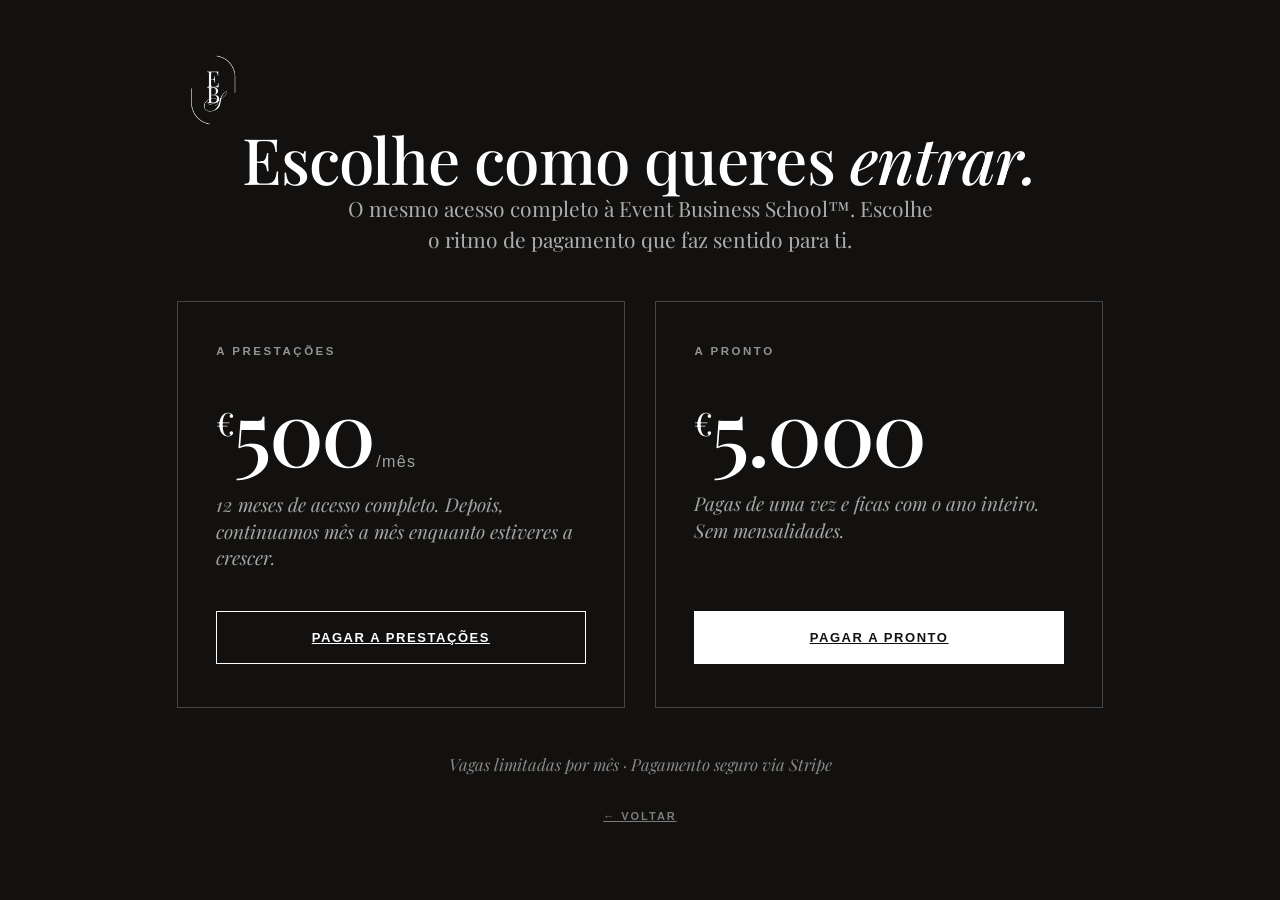
==== escolher.html @ ff6bf95e "Adicionar pagina intermedia de escolha de pagamento (escolher.html) - preview" ====
<!DOCTYPE html>
<html lang="pt-PT">
<head>
<meta charset="utf-8">
<meta name="viewport" content="width=device-width, initial-scale=1">
<title>Escolhe como entrar · Event Business School™</title>
<link rel="stylesheet" href="vendas.css">
<style>
  body{ background:var(--ink); color:#f4f1ec; min-height:100vh; display:flex; flex-direction:column; }
  .esc-wrap{ width:100%; max-width:1080px; margin:0 auto; padding:clamp(40px,6vh,80px) clamp(22px,6vw,80px); flex:1; display:flex; flex-direction:column; }
  .esc-mono{ text-align:center; }
  .esc-mono img{ height:clamp(64px,8vh,92px); width:auto; }
  .esc-head{ text-align:center; margin:clamp(28px,5vh,56px) 0 clamp(10px); }
  .esc-head h1{ font-family:var(--serif); font-weight:500; font-size:clamp(32px,5vw,64px); line-height:1.04; letter-spacing:-.012em; margin:0; color:#fff; }
  .esc-head h1 em{ font-style:italic; }
  .esc-sub{ text-align:center; font-family:var(--serif); font-weight:400; font-size:clamp(16px,1.8vw,21px); color:rgba(255,255,255,.66); max-width:46ch; margin:0 auto clamp(34px,5vh,58px); line-height:1.5; }
  .esc-grid{ display:grid; grid-template-columns:1fr 1fr; gap:clamp(18px,2.4vw,30px); align-items:stretch; }
  .opt{ border:1px solid rgba(255,255,255,.22); padding:clamp(28px,3.4vw,46px) clamp(24px,3vw,42px); display:flex; flex-direction:column; min-height:340px; transition:border-color .25s, background .25s; }
  .opt:hover{ border-color:#fff; background:rgba(255,255,255,.03); }
  .opt .tag{ font-family:var(--sans); font-weight:600; font-size:11.5px; letter-spacing:.22em; text-transform:uppercase; color:rgba(255,255,255,.55); margin:0 0 clamp(20px,3vw,34px); }
  .opt .amt{ font-family:var(--serif); font-weight:500; font-size:clamp(50px,7vw,92px); line-height:.86; letter-spacing:-.03em; color:#fff; margin:0; }
  .opt .amt .cur{ font-size:.36em; vertical-align:super; font-weight:400; }
  .opt .amt .per{ font-family:var(--sans); font-weight:300; font-size:.18em; letter-spacing:.08em; vertical-align:baseline; color:rgba(255,255,255,.6); margin-left:.18em; }
  .opt .note{ font-family:var(--serif); font-style:italic; font-weight:400; font-size:clamp(15px,1.5vw,19px); color:rgba(255,255,255,.62); margin:clamp(16px,2vw,22px) 0 0; line-height:1.4; }
  .opt .spacer{ flex:1; }
  .opt .go{ display:inline-block; text-align:center; font-family:var(--sans); font-weight:600; font-size:13px; letter-spacing:.12em; text-transform:uppercase; padding:18px 28px; margin-top:clamp(26px,3.5vw,40px); border:1px solid #fff; }
  .opt.solid .go{ background:#fff; color:var(--ink); }
  .opt.solid .go:hover{ background:transparent; color:#fff; }
  .opt.line .go{ background:transparent; color:#fff; }
  .opt.line .go:hover{ background:#fff; color:var(--ink); }
  .esc-foot{ text-align:center; font-family:var(--serif); font-style:italic; font-size:clamp(14px,1.3vw,17px); color:rgba(255,255,255,.5); margin-top:clamp(30px,5vh,52px); }
  .esc-back{ display:block; text-align:center; font-family:var(--sans); font-weight:600; font-size:11px; letter-spacing:.18em; text-transform:uppercase; color:rgba(255,255,255,.45); margin-top:18px; }
  @media (max-width:760px){
    .esc-grid{ grid-template-columns:1fr; }
    .opt{ min-height:0; }
  }
</style>
</head>
<body>
  <div class="esc-wrap">
    <div class="esc-mono"><img src="assets/monogram-white.png" alt="Event Business School™"></div>

    <div class="esc-head">
      <h1>Escolhe como queres <em>entrar.</em></h1>
    </div>
    <p class="esc-sub">O mesmo acesso completo à Event Business School™. Escolhe o ritmo de pagamento que faz sentido para ti.</p>

    <div class="esc-grid">
      <div class="opt line">
        <p class="tag">A prestações</p>
        <p class="amt"><span class="cur">€</span>500<span class="per">/mês</span></p>
        <p class="note">12 meses de acesso completo. Depois, continuamos mês a mês enquanto estiveres a crescer.</p>
        <div class="spacer"></div>
        <a class="go" href="#" data-link="prestacoes">Pagar a prestações</a>
      </div>

      <div class="opt solid">
        <p class="tag">A pronto</p>
        <p class="amt"><span class="cur">€</span>5.000</p>
        <p class="note">Pagas de uma vez e ficas com o ano inteiro. Sem mensalidades.</p>
        <div class="spacer"></div>
        <a class="go" href="#" data-link="integral">Pagar a pronto</a>
      </div>
    </div>

    <p class="esc-foot">Vagas limitadas por mês · Pagamento seguro via Stripe</p>
    <a class="esc-back" href="pagina.html">← Voltar</a>
  </div>
</body>
</html>
---- vendas.css ----
/* =========================================================
   EVENT BUSINESS SCHOOL — Página de Vendas
   "A Escolha Óbvia™" · Workshop Online Ao Vivo
   Sistema editorial · P&B puro · Playfair Display + Helvetica
   ========================================================= */

@import url('https://fonts.googleapis.com/css2?family=Playfair+Display:ital,wght@0,400;0,500;0,600;0,700;0,800;0,900;1,400;1,500;1,600&display=swap');

:root{
  --ink:#121110;
  --ink-soft:#3a3836;
  --muted:#8a8780;
  --paper:#ffffff;
  --paper-2:#f4f1ec;
  --line:rgba(18,17,16,.15);
  --line-strong:rgba(18,17,16,.4);
  --sans:"Helvetica Neue","Helvetica","Arial",sans-serif;
  --serif:"Playfair Display",Didot,"Bodoni MT","Times New Roman",serif;
  --maxw:1200px;
  --pad-x:clamp(22px,6vw,96px);
  --sec-y:clamp(46px,7vh,104px);
}

*{ box-sizing:border-box; }
html{ scroll-behavior:smooth; }
html,body{ margin:0; padding:0; }
body{
  background:var(--paper);
  font-family:var(--sans);
  color:var(--ink);
  -webkit-font-smoothing:antialiased;
  text-rendering:optimizeLegibility;
  overflow-x:hidden;
}

img{ display:block; max-width:100%; }

/* ---------- photo treatment ---------- */
.photo-img{ filter:grayscale(1) contrast(1.04) brightness(.99); transition:filter .4s ease; }
body.fotos-cor .photo-img{ filter:none; }

/* =========================================================
   SECTIONS / SHELL
   ========================================================= */
.section{ position:relative; padding:var(--sec-y) 0; }
.wrap{ width:100%; max-width:var(--maxw); margin:0 auto; padding:0 var(--pad-x); }
.wrap-wide{ max-width:1480px; }

/* light / dark themes */
.theme-dark{
  background:#121110; color:#f4f1ec;
  --ink:#f4f1ec; --ink-soft:#d9d6cf; --muted:#9b988f;
  --paper:#121110;
  --line:rgba(255,255,255,.18); --line-strong:rgba(255,255,255,.46);
}
.theme-soft{ background:var(--paper-2); }

/* tom overrides (Tweaks) — only sections marked data-swing flip */
body.tom-claro [data-swing].theme-dark{
  background:var(--paper); color:var(--ink);
  --ink:#121110; --ink-soft:#3a3836; --muted:#8a8780; --paper:#ffffff;
  --line:rgba(18,17,16,.15); --line-strong:rgba(18,17,16,.4);
}
body.tom-escuro [data-swing]:not(.has-photo){
  background:#121110; color:#f4f1ec;
  --ink:#f4f1ec; --ink-soft:#d9d6cf; --muted:#9b988f; --paper:#121110;
  --line:rgba(255,255,255,.18); --line-strong:rgba(255,255,255,.46);
}

/* =========================================================
   TYPE
   ========================================================= */
.display{
  font-family:var(--serif); font-weight:500; line-height:.96;
  letter-spacing:-.015em; margin:0;
  font-size:clamp(46px,8.4vw,128px);
}
.display em, h1 em, h2 em, .pull em, .lead em{ font-style:italic; font-weight:500; }

.h2{
  font-family:var(--serif); font-weight:500; line-height:1.0;
  letter-spacing:-.012em; margin:0;
  font-size:clamp(28px,4vw,56px);
}
.h3{
  font-family:var(--serif); font-weight:600; font-size:clamp(22px,2.4vw,30px);
  line-height:1.12; letter-spacing:-.008em; margin:0;
}
.h3.it{ font-style:italic; font-weight:500; }

.lead{
  font-family:var(--serif); font-weight:400;
  font-size:clamp(16px,1.6vw,21px); line-height:1.4; letter-spacing:.002em; margin:0;
}
.body{
  font-family:var(--sans); font-weight:300;
  font-size:clamp(15.5px,1.15vw,18px); line-height:1.72; color:var(--ink-soft); margin:0;
}
.body + .body{ margin-top:1em; }
.body strong{ font-weight:600; color:var(--ink); }
.body.lg{ font-size:clamp(15px,1.1vw,18px); line-height:1.62; }

.pull{
  font-family:var(--serif); font-style:italic; font-weight:500;
  font-size:clamp(28px,4.6vw,58px); line-height:1.13; letter-spacing:-.01em; margin:0; color:var(--ink);
}

.eyebrow-serif{
  font-family:var(--serif); font-weight:500; font-size:clamp(15px,1.4vw,19px);
  font-style:italic; color:var(--muted);
}

.rule{ height:1px; background:var(--line); border:0; margin:0; }
.rule.strong{ background:var(--line-strong); }

.tm{ font-size:.42em; vertical-align:super; line-height:0; font-style:normal; font-weight:500; margin-left:.06em; letter-spacing:0; }

/* =========================================================
   BUTTONS / CTA
   ========================================================= */
.btn{
  display:inline-flex; align-items:center; gap:16px;
  font-family:var(--sans); font-weight:600; font-size:13px;
  letter-spacing:.2em; text-transform:uppercase;
  background:var(--ink); color:var(--paper);
  padding:21px 38px; border:1px solid var(--ink); cursor:pointer;
  text-decoration:none; transition:.22s ease; line-height:1;
}
.btn .ar{ font-size:15px; transition:transform .22s ease; }
.btn:hover{ background:transparent; color:var(--ink); }
.btn:hover .ar{ transform:translateX(5px); }
.theme-dark .btn, .hero .btn{
  background:var(--paper); color:var(--ink); border-color:var(--paper);
}
.theme-dark .btn:hover, .hero .btn:hover{ background:transparent; color:var(--paper); }

.btn-line{
  display:inline-flex; align-items:center; gap:12px;
  font-family:var(--sans); font-weight:600; font-size:12px;
  letter-spacing:.18em; text-transform:uppercase; color:var(--ink);
  text-decoration:none; padding-bottom:5px; border-bottom:1px solid var(--line-strong);
  transition:.2s;
}
.btn-line:hover{ gap:18px; }

/* =========================================================
   HERO
   ========================================================= */
.hero{
  position:relative; min-height:100svh; display:flex; flex-direction:column;
  color:#f4f1ec; overflow:hidden; background:var(--ink);
}
.in-iframe .hero{ min-height:auto; }
.hero-img{ position:absolute; inset:0; z-index:0; }
.hero-img img{ width:100%; height:100%; object-fit:cover; object-position:center 22%; }
.hero-scrim{ position:absolute; inset:0; z-index:1;
  background:linear-gradient(180deg,rgba(10,9,8,.74) 0%,rgba(10,9,8,.30) 30%,rgba(10,9,8,.42) 64%,rgba(10,9,8,.86) 100%); }
body.hero-tipo .hero-img, body.hero-tipo .hero-scrim{ display:none; }
body.hero-tipo .hero{ background:var(--ink); }

.hero-inner{
  position:relative; z-index:3; flex:1;
  display:flex; flex-direction:column;
  width:100%; max-width:var(--maxw); margin:0 auto; padding:clamp(28px,4vh,46px) var(--pad-x) clamp(34px,5vh,56px);
}
.hero-top{ display:flex; justify-content:space-between; align-items:flex-start; gap:20px; }
.hero-mono img{ height:clamp(76px,9vh,112px); width:auto; margin:-14px 0; }
.hero-format{
  font-family:var(--sans); font-weight:600; font-size:12px; letter-spacing:.2em;
  text-transform:uppercase; color:rgba(255,255,255,.82);
  border:1px solid rgba(255,255,255,.34); padding:11px 17px; white-space:nowrap;
}
.hero-mid{ margin-top:auto; }
.hero-title{ color:#fff; max-width:18ch; font-size:clamp(50px,9.2vw,138px); }
.hero-sub{
  font-family:var(--serif); font-weight:400; font-style:normal;
  font-size:clamp(20px,2.5vw,33px); line-height:1.3; color:rgba(255,255,255,.92);
  max-width:32ch; margin:clamp(22px,3vh,34px) 0 0;
}
.hero-sub em{ font-style:italic; }
.hero-bottom{
  margin-top:clamp(30px,5vh,52px); display:flex; flex-wrap:wrap; align-items:center;
  gap:clamp(20px,3vw,40px);
}
.hero-meta{ display:flex; flex-wrap:wrap; gap:clamp(18px,2.4vw,34px); }
.hero-meta .m{ display:flex; flex-direction:column; gap:4px; }
.hero-meta .mk{ font-family:var(--sans); font-size:10.5px; letter-spacing:.24em; text-transform:uppercase; color:rgba(255,255,255,.6); }
.hero-meta .mv{ font-family:var(--serif); font-size:clamp(19px,2vw,25px); color:#fff; white-space:nowrap; }
.hero-scrollcue{ position:absolute; left:50%; bottom:22px; transform:translateX(-50%); z-index:3;
  font-family:var(--sans); font-size:10px; letter-spacing:.3em; text-transform:uppercase; color:rgba(255,255,255,.55);
  display:flex; flex-direction:column; align-items:center; gap:8px; }
.hero-scrollcue .ln{ width:1px; height:34px; background:linear-gradient(rgba(255,255,255,.5),transparent); }
@media (max-height:780px){ .hero-scrollcue{ display:none; } }

/* =========================================================
   GENERIC LAYOUT HELPERS
   ========================================================= */
.grid2{ display:grid; grid-template-columns:1fr 1fr; gap:clamp(34px,5vw,84px); align-items:start; }
.grid2.center{ align-items:center; }
.stack-gap > * + *{ margin-top:clamp(18px,2.4vw,30px); }
.measure{ max-width:34ch; }
.measure-wide{ max-width:54ch; }
.sec-head{ max-width:20ch; }
.center-col{ display:flex; flex-direction:column; align-items:center; text-align:center; }

/* section number marker */
.marker{
  display:flex; align-items:baseline; gap:16px; margin-bottom:clamp(26px,3.5vw,46px);
}
.marker .n{ font-family:var(--serif); font-size:clamp(15px,1.5vw,19px); color:var(--muted); }
.marker .line{ flex:1; height:1px; background:var(--line); }
.marker .lbl{ font-family:var(--serif); font-style:italic; font-size:clamp(15px,1.5vw,19px); color:var(--muted); }

/* =========================================================
   OBJECTION STACK ("Está caro." etc)
   ========================================================= */
.objections{ list-style:none; margin:0; padding:0; }
.objections li{
  font-family:var(--serif); font-weight:500; font-style:italic;
  font-size:clamp(30px,5.4vw,68px); line-height:1.18; letter-spacing:-.01em;
  color:var(--ink); padding:clamp(14px,1.8vw,22px) 0; border-bottom:1px solid var(--line);
  display:flex; align-items:baseline; gap:clamp(16px,2vw,30px);
}
.objections li:last-child{ border-bottom:0; }
.objections li .q{ font-family:var(--serif); font-style:normal; font-weight:400; color:var(--muted); font-size:.5em; }

/* cascade lines (problem build) */
.cascade{ display:flex; flex-direction:column; gap:clamp(10px,1.3vw,16px); }
.cascade p{
  font-family:var(--serif); font-weight:400; font-size:clamp(20px,2.5vw,32px);
  line-height:1.32; color:var(--ink-soft); margin:0; max-width:38ch;
}
.cascade p strong{ color:var(--ink); font-weight:600; }
.cascade p:last-child{ color:var(--ink); }

/* =========================================================
   "FAZER MAIS" list (the more/more/more)
   ========================================================= */
.more-list{ list-style:none; margin:0; padding:0; }
.more-list li{
  font-family:var(--serif); font-weight:500; font-size:clamp(22px,3vw,40px);
  letter-spacing:-.01em; color:var(--ink); padding:clamp(12px,1.5vw,18px) 0;
  border-bottom:1px solid var(--line); position:relative;
}
.more-list li:last-child{ border-bottom:0; }

/* =========================================================
   DISCOVER (numbered)
   ========================================================= */
.discover{ list-style:none; margin:0; padding:0; }
.discover li{
  display:grid; grid-template-columns:clamp(54px,6vw,92px) 1fr; gap:clamp(18px,3vw,48px);
  padding:clamp(26px,3.4vw,46px) 0; border-top:1px solid var(--line); align-items:start;
}
.discover li:last-child{ border-bottom:1px solid var(--line); }
.discover .dn{ font-family:var(--serif); font-weight:400; font-size:clamp(26px,3.4vw,46px); color:var(--muted); line-height:1; }
.discover .dt{ font-family:var(--serif); font-weight:500; font-size:clamp(22px,3vw,40px); line-height:1.08; letter-spacing:-.012em; color:var(--ink); margin:0; max-width:24ch; }
.discover .dd{ font-family:var(--sans); font-weight:300; font-size:clamp(15px,1.15vw,17.5px); line-height:1.6; color:var(--ink-soft); margin:14px 0 0; max-width:46ch; }

/* three elements row */
.elements{ display:grid; grid-template-columns:repeat(3,1fr); gap:clamp(20px,3vw,48px); }
.elements .el{ border-top:1px solid var(--line-strong); padding-top:18px; }
.elements .el .en{ font-family:var(--serif); font-size:clamp(15px,1.4vw,18px); color:var(--muted); }
.elements .el .ew{ font-family:var(--serif); font-weight:600; font-style:italic; font-size:clamp(26px,3.4vw,46px); letter-spacing:-.01em; color:var(--ink); margin-top:6px; }

/* =========================================================
   PARA QUEM (check / cross)
   ========================================================= */
.fit-grid{ display:grid; grid-template-columns:1fr 1fr; gap:clamp(30px,5vw,80px); }
.fit-col h3{ margin-bottom:clamp(14px,1.6vw,22px); }
.ticks{ list-style:none; margin:0; padding:0; }
.ticks li{
  font-family:var(--sans); font-weight:300; font-size:clamp(15.5px,1.3vw,19px);
  line-height:1.4; color:var(--ink); padding:clamp(13px,1.5vw,18px) 0 clamp(13px,1.5vw,18px) 38px;
  border-bottom:1px solid var(--line); position:relative;
}
.ticks li:last-child{ border-bottom:0; }
.ticks.check li::before{ content:"\2713"; position:absolute; left:0; top:50%; transform:translateY(-50%);
  font-family:var(--sans); font-size:18px; color:var(--ink); }
.ticks.cross li{ color:var(--ink-soft); }
.ticks.cross li::before{ content:""; position:absolute; left:2px; top:50%; width:16px; height:1px; background:var(--muted); }

/* =========================================================
   MUDANÇA (after) list
   ========================================================= */
.after{ list-style:none; margin:0; padding:0; counter-reset:af; }
.after li{
  font-family:var(--serif); font-weight:400; font-size:clamp(20px,2.6vw,34px);
  line-height:1.34; color:var(--ink); padding:clamp(16px,2vw,26px) 0;
  border-bottom:1px solid var(--line); max-width:40ch;
}
.after li:last-child{ border-bottom:0; }
.after li strong{ font-style:italic; font-weight:500; }

/* =========================================================
   ADRIANA
   ========================================================= */
.portrait{ position:relative; background:#e7e4df; overflow:hidden; }
.portrait img{ width:100%; height:100%; object-fit:cover; }
.portrait.tall{ aspect-ratio:4/5; }
.sig{ font-family:var(--serif); font-style:italic; font-weight:500; font-size:clamp(30px,3.6vw,46px); color:var(--ink); }
.sig-role{ font-family:var(--sans); font-weight:600; font-size:11px; letter-spacing:.2em; text-transform:uppercase; color:var(--muted); margin-top:8px; }

/* =========================================================
   TESTEMUNHOS
   ========================================================= */
.tcards{ display:grid; grid-template-columns:repeat(3,1fr); gap:clamp(22px,3vw,44px); }
.tcard{ display:flex; flex-direction:column; gap:clamp(20px,2.4vw,30px); }
.tcard .quote{ font-family:var(--serif); font-weight:400; font-size:clamp(18px,1.7vw,24px); line-height:1.4; color:var(--ink); }
.tcard .quote::before{ content:"\201C"; font-family:var(--serif); }
.tcard .quote::after{ content:"\201D"; font-family:var(--serif); }
.tcard .who{ display:flex; align-items:center; gap:15px; margin-top:auto; }
.tcard .av{ width:54px; height:54px; flex:0 0 auto; border-radius:50%; overflow:hidden; background:#ddd; }
.tcard .av img{ width:100%; height:100%; object-fit:cover; }
.tcard .nm{ font-family:var(--serif); font-weight:600; font-size:17px; color:var(--ink); }
.tcard .rl{ font-family:var(--sans); font-weight:300; font-size:12.5px; letter-spacing:.04em; color:var(--muted); margin-top:2px; }
.placeholder-note{ font-family:var(--sans); font-size:11px; letter-spacing:.16em; text-transform:uppercase; color:var(--muted); }

/* =========================================================
   DETALHES
   ========================================================= */
.details{ display:grid; grid-template-columns:repeat(2,1fr); gap:0 clamp(34px,5vw,80px); }
.drow{ display:flex; justify-content:space-between; align-items:baseline; gap:24px;
  padding:clamp(20px,2.4vw,30px) 0; border-bottom:1px solid var(--line); }
.drow .dk{ font-family:var(--sans); font-weight:600; font-size:12px; letter-spacing:.18em; text-transform:uppercase; color:var(--muted); }
.drow .dv{ font-family:var(--serif); font-weight:500; font-size:clamp(20px,2.2vw,30px); color:var(--ink); text-align:right; white-space:nowrap; }
.editable{ outline:none; }
.editable:empty::before{ content:attr(data-ph); color:var(--muted); font-style:italic; }

/* price emphasis */
.price-block{ display:flex; flex-direction:column; gap:6px; }
.price-block .amt{ font-family:var(--serif); font-weight:500; font-size:clamp(58px,9vw,128px); line-height:.9; letter-spacing:-.02em; color:var(--ink); }
.price-block .amt .cur{ font-size:.42em; vertical-align:top; }

/* =========================================================
   FINAL CTA
   ========================================================= */
.final{ position:relative; text-align:center; }
.final .display{ max-width:18ch; margin:0 auto; }

/* =========================================================
   FOOTER
   ========================================================= */
.foot{ padding:clamp(48px,7vw,90px) 0; }
.foot-inner{ display:flex; flex-direction:column; align-items:center; gap:26px; text-align:center; }
.foot-mono img{ height:84px; width:auto; }
.foot-links{ display:flex; flex-wrap:wrap; justify-content:center; gap:clamp(14px,2vw,34px);
  font-family:var(--sans); font-size:11px; letter-spacing:.2em; text-transform:uppercase; color:var(--muted); }
.foot-links a{ color:var(--muted); text-decoration:none; transition:.2s; }
.foot-links a:hover{ color:var(--ink); }

/* =========================================================
   FULL-BLEED IMAGE BANDS
   ========================================================= */
.band{ position:relative; min-height:clamp(340px,56vh,640px); display:flex; align-items:center; overflow:hidden; background:var(--ink); color:#fff; }
.band img{ position:absolute; inset:0; width:100%; height:100%; object-fit:cover; z-index:0; }
.band .band-scrim{ position:absolute; inset:0; z-index:1; background:linear-gradient(90deg,rgba(8,7,6,.78) 0%,rgba(8,7,6,.34) 60%,rgba(8,7,6,.2) 100%); }
.band .wrap{ position:relative; z-index:2; }
.band .pull{ color:#fff; max-width:20ch; }

/* =========================================================
   REVEAL ANIMATION
   ========================================================= */
@media (prefers-reduced-motion: no-preference){
  .reveal{ opacity:0; transform:translateY(26px); transition:opacity .85s cubic-bezier(.2,.7,.2,1), transform .85s cubic-bezier(.2,.7,.2,1); }
  .reveal.in{ opacity:1; transform:none; }
  .reveal.d1{ transition-delay:.08s; }
  .reveal.d2{ transition-delay:.16s; }
  .reveal.d3{ transition-delay:.24s; }
}

/* =========================================================
   RESPONSIVE
   ========================================================= */
@media (max-width:900px){
  .grid2{ grid-template-columns:1fr; }
  .fit-grid{ grid-template-columns:1fr; gap:clamp(24px,6vw,44px); }
  .elements{ grid-template-columns:1fr; gap:0; }
  .elements .el{ border-top:1px solid var(--line); padding:18px 0; }
  .tcards{ grid-template-columns:1fr; gap:clamp(30px,8vw,46px); }
  .details{ grid-template-columns:1fr; }
  .hero-format{ display:none; }
  .discover li{ grid-template-columns:1fr; gap:10px; }
  .discover .dn{ font-size:24px; }
  .viver-grid{ grid-template-columns:1fr !important; min-height:0 !important; }
  .viver-img{ height:clamp(260px,42vw,420px); }
  .metodo-img{ order:2; margin-top:clamp(24px,4vw,40px); }
  .metodo-list{ order:1; }
}
@media (max-width:560px){
  :root{ --sec-y:clamp(28px,4vh,44px); }
  .hero-scrollcue{ display:none; }
  .hero-title{ font-size:clamp(32px,8vw,48px) !important; }
  p.display{ font-size:clamp(23px,6vw,32px) !important; line-height:1.12 !important; }
  .hero-mono img{ height:58px; margin:0; }
  .hero-meta{ gap:16px; }
  .hero-bottom{ gap:22px; }
  .btn{ padding:18px 28px; font-size:12px; }
}

/* =========================================================
   PRINT
   ========================================================= */
@media print{
  .tweaks-host, #tweaks-root{ display:none !important; }
  .hero-scrollcue{ display:none; }
  body{ background:#fff; }
  .reveal{ opacity:1 !important; transform:none !important; }
}
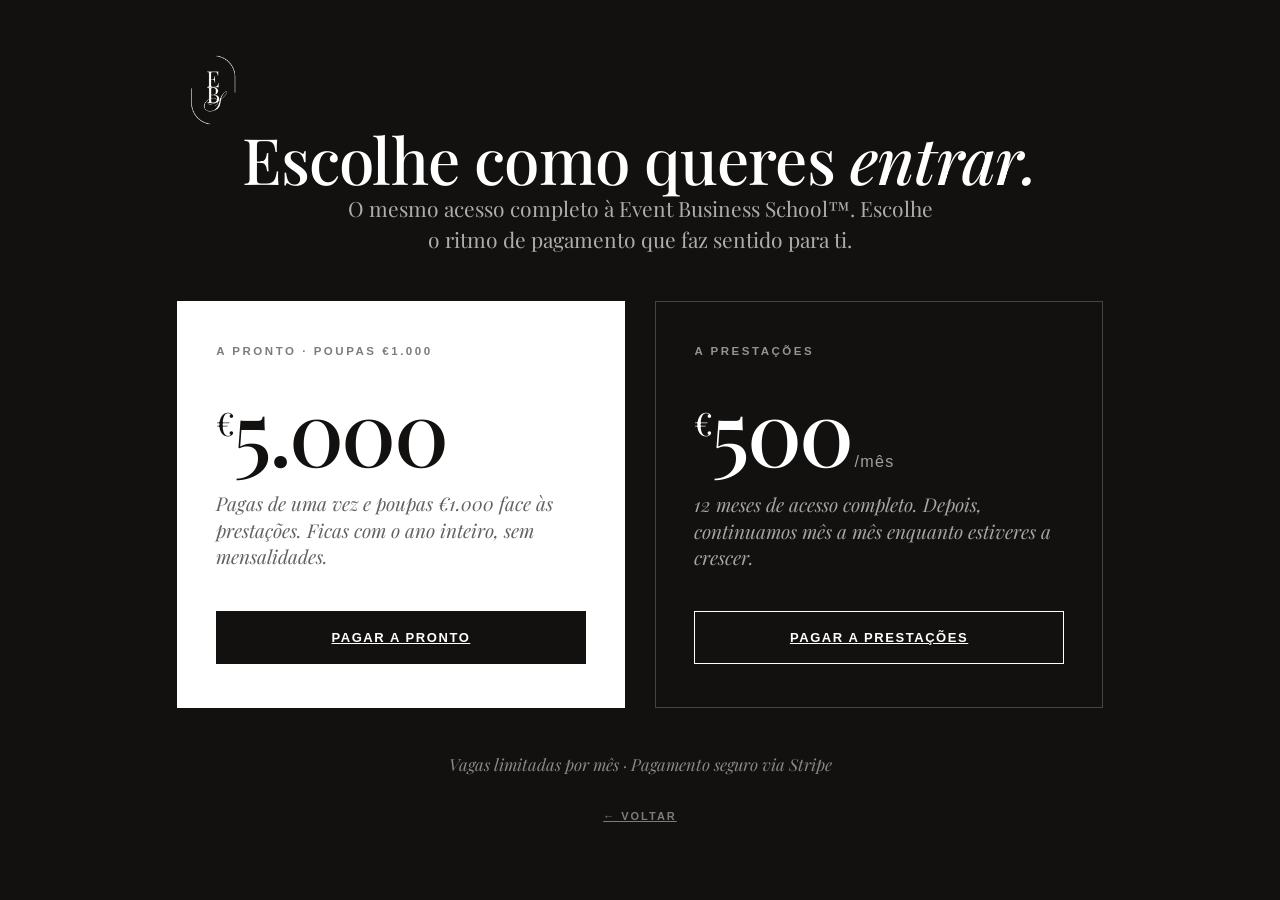
==== commit 9eb180dc: "escolher.html: cartao a pronto branco + desconto 1.000€, primeiro" ====
--- a/escolher.html
+++ b/escolher.html
@@ -24,8 +24,13 @@
   .opt .note{ font-family:var(--serif); font-style:italic; font-weight:400; font-size:clamp(15px,1.5vw,19px); color:rgba(255,255,255,.62); margin:clamp(16px,2vw,22px) 0 0; line-height:1.4; }
   .opt .spacer{ flex:1; }
   .opt .go{ display:inline-block; text-align:center; font-family:var(--sans); font-weight:600; font-size:13px; letter-spacing:.12em; text-transform:uppercase; padding:18px 28px; margin-top:clamp(26px,3.5vw,40px); border:1px solid #fff; }
-  .opt.solid .go{ background:#fff; color:var(--ink); }
-  .opt.solid .go:hover{ background:transparent; color:#fff; }
+  .opt.solid{ background:#fff; border-color:#fff; }
+  .opt.solid .tag{ color:rgba(18,17,16,.55); }
+  .opt.solid .amt{ color:var(--ink); }
+  .opt.solid .amt .per{ color:rgba(18,17,16,.6); }
+  .opt.solid .note{ color:rgba(18,17,16,.66); }
+  .opt.solid .go{ background:var(--ink); color:#fff; border-color:var(--ink); }
+  .opt.solid .go:hover{ background:transparent; color:var(--ink); }
   .opt.line .go{ background:transparent; color:#fff; }
   .opt.line .go:hover{ background:#fff; color:var(--ink); }
   .esc-foot{ text-align:center; font-family:var(--serif); font-style:italic; font-size:clamp(14px,1.3vw,17px); color:rgba(255,255,255,.5); margin-top:clamp(30px,5vh,52px); }
@@ -46,20 +51,20 @@
     <p class="esc-sub">O mesmo acesso completo à Event Business School™. Escolhe o ritmo de pagamento que faz sentido para ti.</p>
 
     <div class="esc-grid">
+      <div class="opt solid">
+        <p class="tag">A pronto · poupas €1.000</p>
+        <p class="amt"><span class="cur">€</span>5.000</p>
+        <p class="note">Pagas de uma vez e poupas €1.000 face às prestações. Ficas com o ano inteiro, sem mensalidades.</p>
+        <div class="spacer"></div>
+        <a class="go" href="#" data-link="integral">Pagar a pronto</a>
+      </div>
+
       <div class="opt line">
         <p class="tag">A prestações</p>
         <p class="amt"><span class="cur">€</span>500<span class="per">/mês</span></p>
         <p class="note">12 meses de acesso completo. Depois, continuamos mês a mês enquanto estiveres a crescer.</p>
         <div class="spacer"></div>
         <a class="go" href="#" data-link="prestacoes">Pagar a prestações</a>
-      </div>
-
-      <div class="opt solid">
-        <p class="tag">A pronto</p>
-        <p class="amt"><span class="cur">€</span>5.000</p>
-        <p class="note">Pagas de uma vez e ficas com o ano inteiro. Sem mensalidades.</p>
-        <div class="spacer"></div>
-        <a class="go" href="#" data-link="integral">Pagar a pronto</a>
       </div>
     </div>
 
